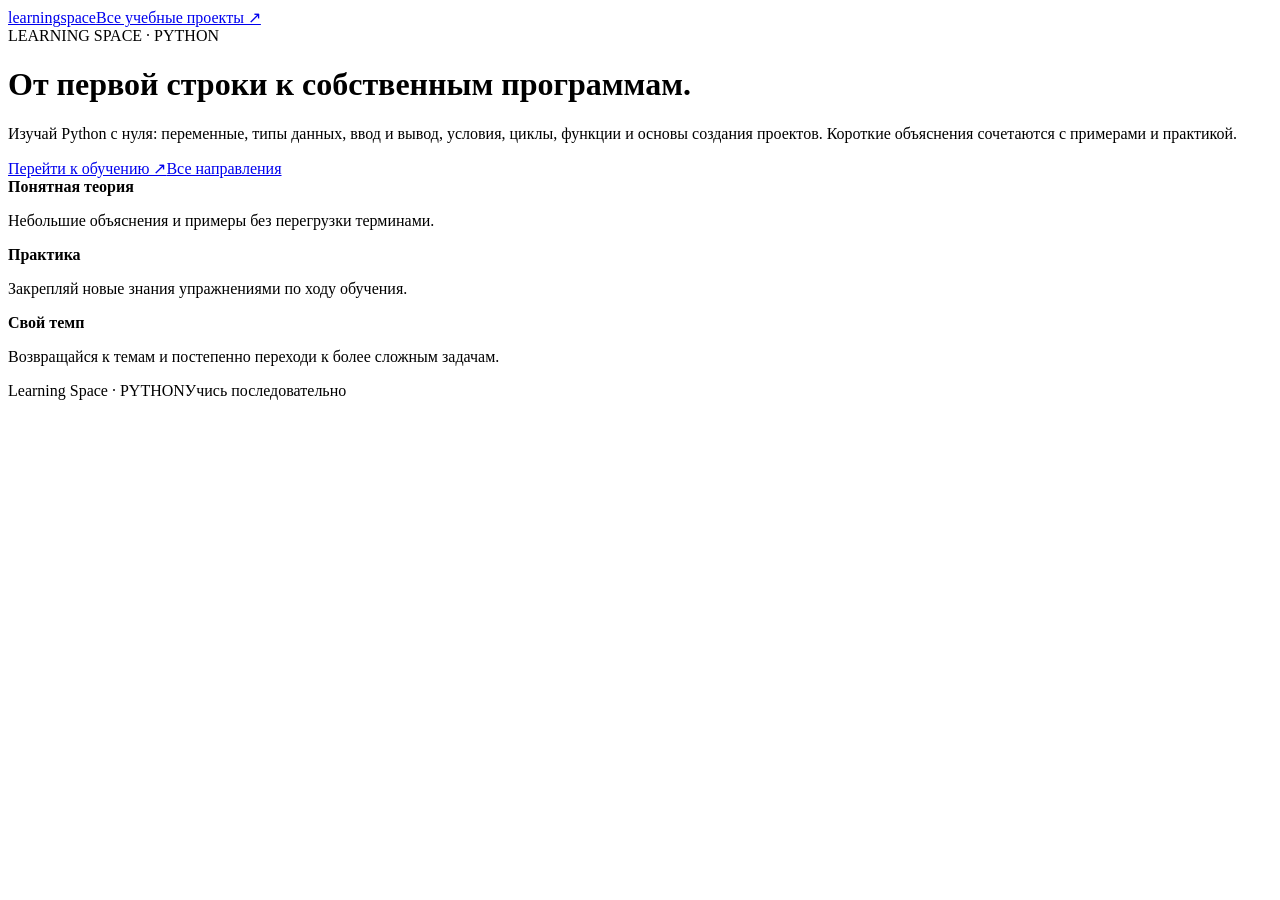
==== promo.html @ 1bf4372d "Add Python course promo page" ====
<!doctype html><html lang="ru"><head><meta charset="UTF-8"><meta name="viewport" content="width=device-width,initial-scale=1"><meta name="theme-color" content="#101522"><title>От первой строки к собственным программам. — Learning Space</title><meta name="description" content="Python Start: интерактивное обучение Python с нуля."><link rel="preconnect" href="https://fonts.googleapis.com"><link href="https://fonts.googleapis.com/css2?family=Manrope:wght@400;500;600;700;800&family=DM+Mono:wght@400;500&display=swap" rel="stylesheet"><style>:root{--bg:#101522;--panel:#1a2232;--text:#e8edf5;--muted:#9aa7ba;--accent:#c7ad7c;--line:rgba(220,230,242,.12}*{box-sizing:border-box}body{margin:0;background:var(--bg);color:var(--text);font-family:Manrope,Arial,sans-serif}.nav,main,footer{max-width:1050px;margin:auto;padding-left:25px;padding-right:25px}.nav{height:75px;display:flex;align-items:center;justify-content:space-between;border-bottom:1px solid var(--line)}a{color:inherit;text-decoration:none}.brand{font-weight:800}.brand span{color:var(--accent)}.nav>a:last-child{font-size:12px;color:var(--muted)}main{padding-top:100px;padding-bottom:110px}.eyebrow{font:10px 'DM Mono',monospace;letter-spacing:1.4px;color:var(--accent)}h1{font-size:clamp(40px,7vw,68px);letter-spacing:-3px;line-height:1.08;max-width:760px;margin:20px 0}p{color:var(--muted);line-height:1.9;max-width:650px;font-size:14px}.actions{display:flex;gap:12px;flex-wrap:wrap;margin-top:30px}.btn{padding:14px 18px;border-radius:10px;font-size:12px;font-weight:800;background:var(--accent);color:#17211f}.btn.secondary{background:var(--panel);color:var(--text);border:1px solid var(--line)}.features{display:grid;grid-template-columns:repeat(3,1fr);gap:12px;margin-top:75px}.features div{background:var(--panel);border:1px solid var(--line);border-radius:14px;padding:18px}.features b{font-size:13px}.features p{font-size:11px;margin-bottom:0}footer{border-top:1px solid var(--line);padding-top:22px;padding-bottom:30px;color:var(--muted);font-size:10px;display:flex;justify-content:space-between}@media(max-width:650px){main{padding-top:65px}.features{grid-template-columns:1fr}h1{letter-spacing:-2px}footer{gap:10px;flex-wrap:wrap}}</style></head><body><header class="nav"><a class="brand" href="https://harvus-son.github.io/kearning_sevvice/">learning<span>space</span></a><a href="https://harvus-son.github.io/programming-hub/">Все учебные проекты ↗</a></header><main><div class="eyebrow">LEARNING SPACE · PYTHON</div><h1>От первой строки к собственным программам.</h1><p>Изучай Python с нуля: переменные, типы данных, ввод и вывод, условия, циклы, функции и основы создания проектов. Короткие объяснения сочетаются с примерами и практикой.</p><div class="actions"><a class="btn" href="https://harvus-son.github.io/Python/">Перейти к обучению ↗</a><a class="btn secondary" href="https://harvus-son.github.io/programming-hub/">Все направления</a></div><div class="features"><div><b>Понятная теория</b><p>Небольшие объяснения и примеры без перегрузки терминами.</p></div><div><b>Практика</b><p>Закрепляй новые знания упражнениями по ходу обучения.</p></div><div><b>Свой темп</b><p>Возвращайся к темам и постепенно переходи к более сложным задачам.</p></div></div></main><footer><span>Learning Space · PYTHON</span><span>Учись последовательно</span></footer></body></html>
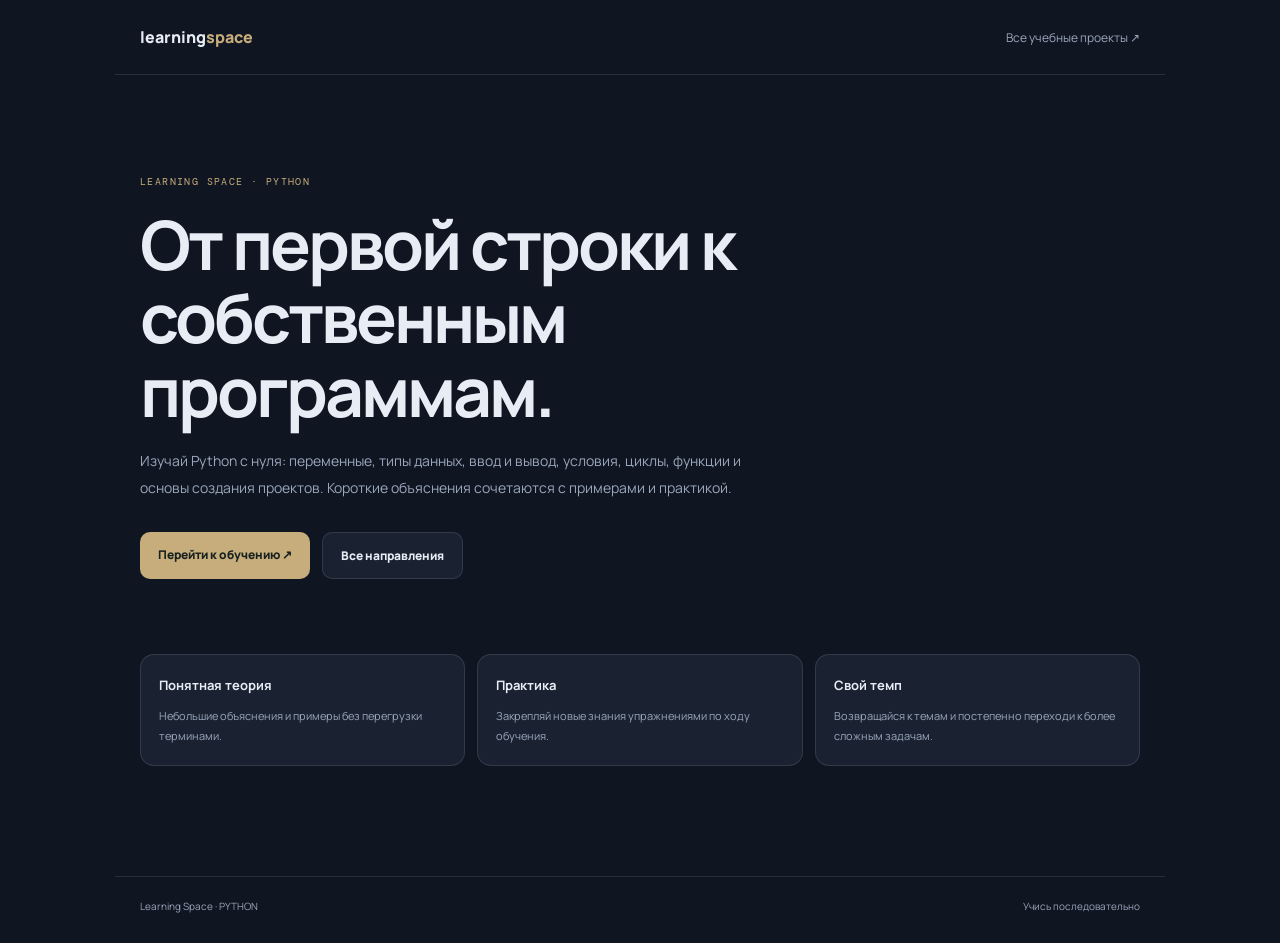
==== commit 084eb131: "Fix promo page theme token syntax" ====
--- a/promo.html
+++ b/promo.html
@@ -1 +1 @@
-<!doctype html><html lang="ru"><head><meta charset="UTF-8"><meta name="viewport" content="width=device-width,initial-scale=1"><meta name="theme-color" content="#101522"><title>От первой строки к собственным программам. — Learning Space</title><meta name="description" content="Python Start: интерактивное обучение Python с нуля."><link rel="preconnect" href="https://fonts.googleapis.com"><link href="https://fonts.googleapis.com/css2?family=Manrope:wght@400;500;600;700;800&family=DM+Mono:wght@400;500&display=swap" rel="stylesheet"><style>:root{--bg:#101522;--panel:#1a2232;--text:#e8edf5;--muted:#9aa7ba;--accent:#c7ad7c;--line:rgba(220,230,242,.12}*{box-sizing:border-box}body{margin:0;background:var(--bg);color:var(--text);font-family:Manrope,Arial,sans-serif}.nav,main,footer{max-width:1050px;margin:auto;padding-left:25px;padding-right:25px}.nav{height:75px;display:flex;align-items:center;justify-content:space-between;border-bottom:1px solid var(--line)}a{color:inherit;text-decoration:none}.brand{font-weight:800}.brand span{color:var(--accent)}.nav>a:last-child{font-size:12px;color:var(--muted)}main{padding-top:100px;padding-bottom:110px}.eyebrow{font:10px 'DM Mono',monospace;letter-spacing:1.4px;color:var(--accent)}h1{font-size:clamp(40px,7vw,68px);letter-spacing:-3px;line-height:1.08;max-width:760px;margin:20px 0}p{color:var(--muted);line-height:1.9;max-width:650px;font-size:14px}.actions{display:flex;gap:12px;flex-wrap:wrap;margin-top:30px}.btn{padding:14px 18px;border-radius:10px;font-size:12px;font-weight:800;background:var(--accent);color:#17211f}.btn.secondary{background:var(--panel);color:var(--text);border:1px solid var(--line)}.features{display:grid;grid-template-columns:repeat(3,1fr);gap:12px;margin-top:75px}.features div{background:var(--panel);border:1px solid var(--line);border-radius:14px;padding:18px}.features b{font-size:13px}.features p{font-size:11px;margin-bottom:0}footer{border-top:1px solid var(--line);padding-top:22px;padding-bottom:30px;color:var(--muted);font-size:10px;display:flex;justify-content:space-between}@media(max-width:650px){main{padding-top:65px}.features{grid-template-columns:1fr}h1{letter-spacing:-2px}footer{gap:10px;flex-wrap:wrap}}</style></head><body><header class="nav"><a class="brand" href="https://harvus-son.github.io/kearning_sevvice/">learning<span>space</span></a><a href="https://harvus-son.github.io/programming-hub/">Все учебные проекты ↗</a></header><main><div class="eyebrow">LEARNING SPACE · PYTHON</div><h1>От первой строки к собственным программам.</h1><p>Изучай Python с нуля: переменные, типы данных, ввод и вывод, условия, циклы, функции и основы создания проектов. Короткие объяснения сочетаются с примерами и практикой.</p><div class="actions"><a class="btn" href="https://harvus-son.github.io/Python/">Перейти к обучению ↗</a><a class="btn secondary" href="https://harvus-son.github.io/programming-hub/">Все направления</a></div><div class="features"><div><b>Понятная теория</b><p>Небольшие объяснения и примеры без перегрузки терминами.</p></div><div><b>Практика</b><p>Закрепляй новые знания упражнениями по ходу обучения.</p></div><div><b>Свой темп</b><p>Возвращайся к темам и постепенно переходи к более сложным задачам.</p></div></div></main><footer><span>Learning Space · PYTHON</span><span>Учись последовательно</span></footer></body></html>+<!doctype html><html lang="ru"><head><meta charset="UTF-8"><meta name="viewport" content="width=device-width,initial-scale=1"><meta name="theme-color" content="#101522"><title>От первой строки к собственным программам. — Learning Space</title><meta name="description" content="Python Start: интерактивное обучение Python с нуля."><link rel="preconnect" href="https://fonts.googleapis.com"><link href="https://fonts.googleapis.com/css2?family=Manrope:wght@400;500;600;700;800&family=DM+Mono:wght@400;500&display=swap" rel="stylesheet"><style>:root{--bg:#101522;--panel:#1a2232;--text:#e8edf5;--muted:#9aa7ba;--accent:#c7ad7c;--line:rgba(220,230,242,.12)}*{box-sizing:border-box}body{margin:0;background:var(--bg);color:var(--text);font-family:Manrope,Arial,sans-serif}.nav,main,footer{max-width:1050px;margin:auto;padding-left:25px;padding-right:25px}.nav{height:75px;display:flex;align-items:center;justify-content:space-between;border-bottom:1px solid var(--line)}a{color:inherit;text-decoration:none}.brand{font-weight:800}.brand span{color:var(--accent)}.nav>a:last-child{font-size:12px;color:var(--muted)}main{padding-top:100px;padding-bottom:110px}.eyebrow{font:10px 'DM Mono',monospace;letter-spacing:1.4px;color:var(--accent)}h1{font-size:clamp(40px,7vw,68px);letter-spacing:-3px;line-height:1.08;max-width:760px;margin:20px 0}p{color:var(--muted);line-height:1.9;max-width:650px;font-size:14px}.actions{display:flex;gap:12px;flex-wrap:wrap;margin-top:30px}.btn{padding:14px 18px;border-radius:10px;font-size:12px;font-weight:800;background:var(--accent);color:#17211f}.btn.secondary{background:var(--panel);color:var(--text);border:1px solid var(--line)}.features{display:grid;grid-template-columns:repeat(3,1fr);gap:12px;margin-top:75px}.features div{background:var(--panel);border:1px solid var(--line);border-radius:14px;padding:18px}.features b{font-size:13px}.features p{font-size:11px;margin-bottom:0}footer{border-top:1px solid var(--line);padding-top:22px;padding-bottom:30px;color:var(--muted);font-size:10px;display:flex;justify-content:space-between}@media(max-width:650px){main{padding-top:65px}.features{grid-template-columns:1fr}h1{letter-spacing:-2px}footer{gap:10px;flex-wrap:wrap}}</style></head><body><header class="nav"><a class="brand" href="https://harvus-son.github.io/kearning_sevvice/">learning<span>space</span></a><a href="https://harvus-son.github.io/programming-hub/">Все учебные проекты ↗</a></header><main><div class="eyebrow">LEARNING SPACE · PYTHON</div><h1>От первой строки к собственным программам.</h1><p>Изучай Python с нуля: переменные, типы данных, ввод и вывод, условия, циклы, функции и основы создания проектов. Короткие объяснения сочетаются с примерами и практикой.</p><div class="actions"><a class="btn" href="https://harvus-son.github.io/Python/">Перейти к обучению ↗</a><a class="btn secondary" href="https://harvus-son.github.io/programming-hub/">Все направления</a></div><div class="features"><div><b>Понятная теория</b><p>Небольшие объяснения и примеры без перегрузки терминами.</p></div><div><b>Практика</b><p>Закрепляй новые знания упражнениями по ходу обучения.</p></div><div><b>Свой темп</b><p>Возвращайся к темам и постепенно переходи к более сложным задачам.</p></div></div></main><footer><span>Learning Space · PYTHON</span><span>Учись последовательно</span></footer></body></html>
